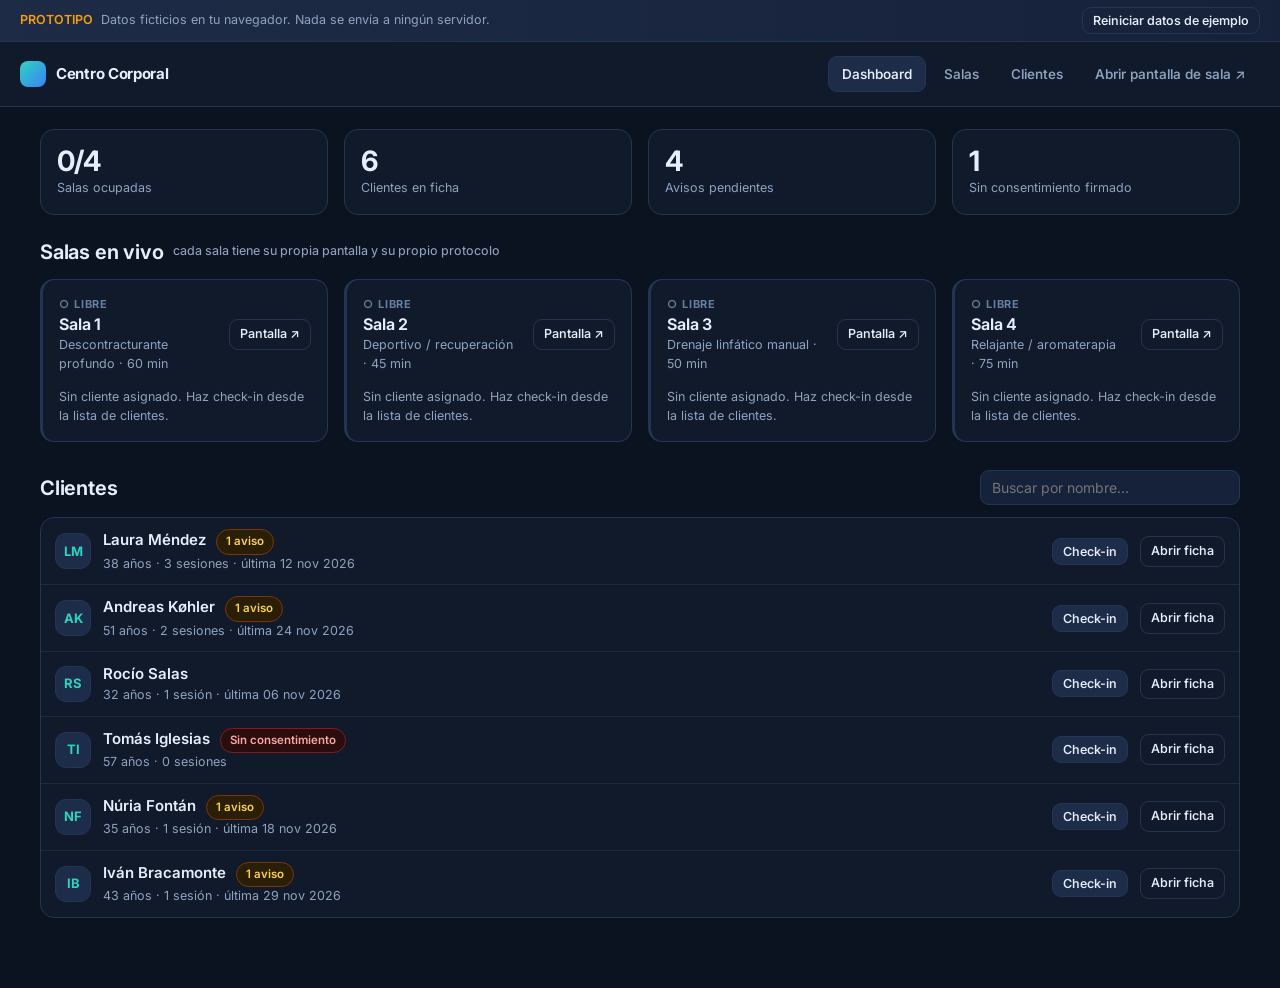
==== massage/index.html @ 0c61ad57 "Añadir prototipo de dashboard clínico para centro de masaje Prototipo navegable en /massage, indepen" ====
<!doctype html>
<html lang="es">
<head>
<meta charset="utf-8">
<meta name="viewport" content="width=device-width,initial-scale=1">
<title>Dashboard · Centro de masaje (prototipo)</title>
<link rel="preconnect" href="https://fonts.googleapis.com">
<link rel="preconnect" href="https://fonts.gstatic.com" crossorigin>
<link href="https://fonts.googleapis.com/css2?family=Inter:wght@400;500;600;700&display=swap" rel="stylesheet">
<link rel="stylesheet" href="assets/base.css">
</head>
<body data-pagina="dashboard">

<div class="demo-bar">
  <strong>PROTOTIPO</strong>
  <span>Datos ficticios en tu navegador. Nada se envía a ningún servidor.</span>
  <span class="spacer"></span>
  <button class="btn sm gh" id="btn-reset">Reiniciar datos de ejemplo</button>
</div>

<header class="top">
  <div class="brand"><span class="brand-dot"></span> Centro&nbsp;Corporal</div>
  <nav class="nav">
    <a href="index.html" class="on">Dashboard</a>
    <a href="#" id="nav-salas">Salas</a>
    <a href="#" id="nav-clientes">Clientes</a>
    <a href="sala.html?id=s1" target="_blank">Abrir pantalla de sala ↗</a>
  </nav>
</header>

<main class="wrap">

  <div class="grid g-kpi" style="margin-bottom:22px">
    <div class="card kpi"><div class="n" id="k-ocupadas">–</div><div class="l">Salas ocupadas</div></div>
    <div class="card kpi"><div class="n" id="k-clientes">–</div><div class="l">Clientes en ficha</div></div>
    <div class="card kpi"><div class="n" id="k-avisos">–</div><div class="l">Avisos pendientes</div></div>
    <div class="card kpi"><div class="n" id="k-consent">–</div><div class="l">Sin consentimiento firmado</div></div>
  </div>

  <section id="sec-salas" style="margin-bottom:28px">
    <div class="card-h">
      <h1>Salas en vivo</h1>
      <span class="sub">cada sala tiene su propia pantalla y su propio protocolo</span>
    </div>
    <div class="grid g-salas" id="salas"></div>
  </section>

  <section id="sec-clientes">
    <div class="card-h">
      <h1>Clientes</h1>
      <span class="spacer"></span>
      <input type="search" id="buscar" placeholder="Buscar por nombre…" style="max-width:260px">
    </div>
    <div class="card pad-0"><ul class="lista" id="clientes"></ul></div>
  </section>

</main>

<!-- Modal de check-in -->
<div class="modal-bg" id="modal" hidden>
  <div class="modal">
    <h3 id="m-titulo">Check-in</h3>
    <p class="muted tiny" id="m-sub"></p>
    <label class="f" for="m-sala">Sala asignada</label>
    <select id="m-sala"></select>
    <p class="tiny muted" style="margin-top:12px">
      Al confirmar, la pantalla de esa sala muestra al instante el pop-up con
      los avisos pendientes de este cliente.
    </p>
    <div class="acts">
      <button class="btn gh" id="m-cancel">Cancelar</button>
      <button class="btn pri" id="m-ok">Hacer check-in</button>
    </div>
  </div>
</div>

<script type="module">
import * as D from './assets/datos.js';

const $ = s => document.querySelector(s);
let filtro = '';
let clienteDelModal = null;

/* ── Salas ─────────────────────────────────────────────────────────── */
function pintarSalas(){
  $('#salas').innerHTML = D.E.salas.map(s => {
    const act = D.E.activas[s.id];
    const c   = act ? D.cliente(act.clienteId) : null;
    const paso = act ? s.protocolo[act.paso] : null;
    return `
    <div class="card sala ${act ? 'ocupada' : ''}">
      <div class="card-h">
        <div>
          <div class="estado">${act ? '● En curso' : '○ Libre'}</div>
          <h2>${s.nombre}</h2>
          <div class="tipo">${s.tipo} · ${s.min} min</div>
        </div>
        <span class="spacer"></span>
        <a class="btn sm gh" href="sala.html?id=${s.id}" target="_blank" title="Abrir la pantalla de esta sala">Pantalla ↗</a>
      </div>
      ${act ? `
        <div class="quien">${c.nombre}</div>
        <div class="crono" data-crono="${act.inicio}">00:00</div>
        <div class="tiny muted" style="margin-top:8px">Paso ${act.paso+1}/${s.protocolo.length} · ${paso}</div>
        <div style="display:flex;gap:6px;margin-top:12px;flex-wrap:wrap">
          <button class="btn sm" data-paso="-1" data-sala="${s.id}">◀ Paso</button>
          <button class="btn sm" data-paso="1"  data-sala="${s.id}">Paso ▶</button>
          <a class="btn sm" href="cliente.html?id=${c.id}">Ficha</a>
          <button class="btn sm dgr" data-fin="${s.id}">Terminar</button>
        </div>` : `
        <div class="muted tiny" style="margin-top:14px">
          Sin cliente asignado. Haz check-in desde la lista de clientes.
        </div>`}
    </div>`;
  }).join('');
}

/* ── Clientes ──────────────────────────────────────────────────────── */
function pintarClientes(){
  const q = filtro.trim().toLowerCase();
  const lista = D.E.clientes.filter(c => !q || c.nombre.toLowerCase().includes(q));
  const enSala = Object.entries(D.E.activas)
    .reduce((m,[sid,a]) => (m[a.clienteId] = sid, m), {});

  $('#clientes').innerHTML = lista.length ? lista.map(c => {
    const av = D.avisosDe(c.id);
    const ses = D.sesionesDe(c.id);
    const sid = enSala[c.id];
    return `
    <li>
      <div class="avatar">${D.iniciales(c.nombre)}</div>
      <div style="min-width:0">
        <div style="font-weight:600">${c.nombre}
          ${c.consent ? '' : '<span class="chip bad" style="margin-left:6px">Sin consentimiento</span>'}
          ${av.length ? `<span class="chip warn" style="margin-left:6px">${av.length} aviso${av.length>1?'s':''}</span>` : ''}
        </div>
        <div class="tiny muted">
          ${D.edad(c.nac)} años · ${ses.length} ${ses.length===1?'sesión':'sesiones'}
          ${ses.length ? ' · última ' + D.fFecha(ses[0].inicio) : ''}
        </div>
      </div>
      <span class="spacer"></span>
      ${sid
        ? `<span class="chip ok">En ${D.sala(sid).nombre}</span>`
        : `<button class="btn sm" data-checkin="${c.id}">Check-in</button>`}
      <a class="btn sm gh" href="cliente.html?id=${c.id}">Abrir ficha</a>
    </li>`;
  }).join('') : '<li class="muted">Ningún cliente coincide con la búsqueda.</li>';
}

function pintarKPIs(){
  $('#k-ocupadas').textContent = `${Object.keys(D.E.activas).length}/${D.E.salas.length}`;
  $('#k-clientes').textContent = D.E.clientes.length;
  $('#k-avisos').textContent   = D.E.avisos.filter(a => !a.visto).length;
  $('#k-consent').textContent  = D.E.clientes.filter(c => !c.consent).length;
}

function pintar(){ pintarKPIs(); pintarSalas(); pintarClientes(); }

/* ── Cronómetros ───────────────────────────────────────────────────── */
setInterval(() => {
  document.querySelectorAll('[data-crono]').forEach(el => {
    el.textContent = D.reloj(el.dataset.crono);
  });
}, 1000);

/* ── Eventos ───────────────────────────────────────────────────────── */
document.addEventListener('click', ev => {
  const t = ev.target.closest('[data-checkin],[data-paso],[data-fin]');
  if (!t) return;
  if (t.dataset.checkin){ abrirModal(t.dataset.checkin); }
  else if (t.dataset.paso){ D.avanzarPaso(t.dataset.sala, +t.dataset.paso); pintar(); }
  else if (t.dataset.fin){
    const s = D.sala(t.dataset.fin);
    if (confirm(`¿Terminar la sesión de ${s.nombre}? Se guardará en el historial del cliente.`)){
      D.cerrarSesion(t.dataset.fin, {notas:'Cerrada desde el dashboard (demo).'});
      pintar();
    }
  }
});

$('#buscar').addEventListener('input', e => { filtro = e.target.value; pintarClientes(); });
$('#btn-reset').addEventListener('click', () => {
  if (confirm('¿Restaurar los datos de ejemplo originales?')) D.reiniciar();
});
$('#nav-salas').addEventListener('click', e => {
  e.preventDefault(); $('#sec-salas').scrollIntoView({behavior:'smooth'}); });
$('#nav-clientes').addEventListener('click', e => {
  e.preventDefault(); $('#sec-clientes').scrollIntoView({behavior:'smooth'}); });

/* ── Modal de check-in ─────────────────────────────────────────────── */
function abrirModal(cid){
  clienteDelModal = cid;
  const c = D.cliente(cid);
  const av = D.avisosDe(cid);
  $('#m-titulo').textContent = `Check-in · ${c.nombre}`;
  $('#m-sub').textContent = av.length
    ? `${av.length} aviso(s) pendiente(s) de la última visita se mostrarán en la pantalla de la sala.`
    : 'Sin avisos pendientes de visitas anteriores.';
  $('#m-sala').innerHTML = D.E.salas.map(s => {
    const ocupada = !!D.E.activas[s.id];
    return `<option value="${s.id}" ${ocupada?'disabled':''}>${s.nombre} — ${s.tipo}${ocupada?' (ocupada)':''}</option>`;
  }).join('');
  const libre = D.E.salas.find(s => !D.E.activas[s.id]);
  if (libre) $('#m-sala').value = libre.id;
  $('#m-ok').disabled = !libre;
  $('#modal').hidden = false;
}
$('#m-cancel').addEventListener('click', () => $('#modal').hidden = true);
$('#modal').addEventListener('click', e => { if (e.target.id === 'modal') $('#modal').hidden = true; });
$('#m-ok').addEventListener('click', () => {
  D.checkIn(clienteDelModal, $('#m-sala').value);
  $('#modal').hidden = true;
  pintar();
});

D.alCambiar(pintar);
pintar();
</script>
</body>
</html>
---- massage/assets/base.css ----
/* ── Sistema visual: prototipo dashboard de masaje ─────────────────── */
:root{
  --bg:#0b1220; --panel:#111a2b; --panel-2:#16223a; --panel-3:#1d2c48;
  --line:#243553; --line-soft:#1b2942;
  --txt:#e7eefb; --muted:#8ea3c0; --muted-2:#657e9f;
  --accent:#2dd4bf; --accent-dim:#0f766e;
  --warn:#f59e0b; --danger:#ef4444; --info:#6366f1;
  --i1:#fde68a; --i2:#fbbf24; --i3:#fb923c; --i4:#ef4444; --i5:#b91c1c;
  --radius:14px; --radius-s:9px;
  --shadow:0 8px 30px rgba(0,0,0,.35);
  --font:"Inter",system-ui,-apple-system,"Segoe UI",Roboto,sans-serif;
}
*{box-sizing:border-box}
html,body{margin:0;padding:0}
body{
  background:var(--bg); color:var(--txt); font-family:var(--font);
  font-size:15px; line-height:1.5; -webkit-font-smoothing:antialiased;
}
a{color:var(--accent);text-decoration:none}
button{font-family:inherit;font-size:inherit;cursor:pointer}
h1,h2,h3,h4{margin:0;font-weight:650;letter-spacing:-.01em}
h1{font-size:20px} h2{font-size:16px} h3{font-size:14px}

/* ── Avisos de demo ───────────────────────────────────────────────── */
.demo-bar{
  background:linear-gradient(90deg,#1e2b46,#16223a);
  border-bottom:1px solid var(--line);
  padding:7px 20px; font-size:12.5px; color:var(--muted);
  display:flex; gap:8px; align-items:center;
}
.demo-bar strong{color:var(--warn);font-weight:600}

/* ── Cabecera ─────────────────────────────────────────────────────── */
.top{
  display:flex;align-items:center;gap:22px;
  padding:14px 20px;border-bottom:1px solid var(--line);
  background:var(--panel);position:sticky;top:0;z-index:40;
}
.brand{display:flex;align-items:center;gap:10px;font-weight:700;letter-spacing:-.02em}
.brand-dot{width:26px;height:26px;border-radius:8px;
  background:linear-gradient(135deg,var(--accent),#3b82f6);flex:none}
.nav{display:flex;gap:4px;margin-left:auto;flex-wrap:wrap}
.nav a{
  padding:7px 13px;border-radius:var(--radius-s);color:var(--muted);
  font-size:13.5px;font-weight:550;border:1px solid transparent;
}
.nav a:hover{background:var(--panel-2);color:var(--txt)}
.nav a.on{background:var(--panel-3);color:var(--txt);border-color:var(--line)}

/* ── Layout ───────────────────────────────────────────────────────── */
.wrap{max-width:1240px;margin:0 auto;padding:22px 20px 70px}
.grid{display:grid;gap:16px}
.g-kpi{grid-template-columns:repeat(auto-fit,minmax(180px,1fr))}
.g-salas{grid-template-columns:repeat(auto-fit,minmax(280px,1fr))}
.g-clientes{grid-template-columns:repeat(auto-fit,minmax(260px,1fr))}
.g-ficha{grid-template-columns:minmax(0,1fr) 340px}
@media(max-width:900px){.g-ficha{grid-template-columns:1fr}}

.card{
  background:var(--panel);border:1px solid var(--line);
  border-radius:var(--radius);padding:16px;
}
.card.pad-0{padding:0;overflow:hidden}
.card-h{display:flex;align-items:center;gap:10px;margin-bottom:12px}
.card-h .sub{color:var(--muted);font-size:12.5px;font-weight:450}
.spacer{margin-left:auto}

/* ── KPI ──────────────────────────────────────────────────────────── */
.kpi .n{font-size:28px;font-weight:700;letter-spacing:-.03em;line-height:1.1}
.kpi .l{color:var(--muted);font-size:12.5px;margin-top:2px}

/* ── Sala ─────────────────────────────────────────────────────────── */
.sala{border-left:3px solid var(--line);position:relative}
.sala.ocupada{border-left-color:var(--accent)}
.sala .estado{
  font-size:11px;text-transform:uppercase;letter-spacing:.08em;
  font-weight:700;color:var(--muted-2)
}
.sala.ocupada .estado{color:var(--accent)}
.sala .tipo{color:var(--muted);font-size:12.5px}
.sala .quien{font-size:15px;font-weight:600;margin-top:10px}
.sala .crono{font-variant-numeric:tabular-nums;color:var(--muted);font-size:13px}

/* ── Botones ──────────────────────────────────────────────────────── */
.btn{
  background:var(--panel-3);color:var(--txt);border:1px solid var(--line);
  border-radius:var(--radius-s);padding:7px 13px;font-size:13.5px;font-weight:550;
  transition:.12s;white-space:nowrap;
}
.btn:hover{background:#25375a;border-color:#31496f}
.btn.pri{background:var(--accent);color:#04201c;border-color:transparent;font-weight:650}
.btn.pri:hover{background:#5ee7d6}
.btn.gh{background:transparent}
.btn.sm{padding:5px 10px;font-size:12.5px}
.btn.dgr{color:#fca5a5}
.btn:disabled{opacity:.4;cursor:not-allowed}

/* ── Chips / badges ───────────────────────────────────────────────── */
.chip{
  display:inline-flex;align-items:center;gap:6px;
  padding:3px 9px;border-radius:999px;font-size:11.5px;font-weight:600;
  background:var(--panel-3);color:var(--muted);border:1px solid var(--line);
}
.chip.ok{color:#5eead4;border-color:#134e4a;background:#0c2b2a}
.chip.warn{color:#fcd34d;border-color:#78350f;background:#2b1e07}
.chip.bad{color:#fca5a5;border-color:#7f1d1d;background:#2b0d0d}
.chip.info{color:#a5b4fc;border-color:#3730a3;background:#141a3d}

/* ── Listas ───────────────────────────────────────────────────────── */
.lista{list-style:none;margin:0;padding:0}
.lista li{
  padding:11px 14px;border-bottom:1px solid var(--line-soft);
  display:flex;gap:12px;align-items:center;
}
.lista li:last-child{border-bottom:0}
.lista li:hover{background:var(--panel-2)}
.avatar{
  width:36px;height:36px;border-radius:11px;flex:none;
  background:var(--panel-3);border:1px solid var(--line);
  display:grid;place-items:center;font-weight:700;font-size:13px;color:var(--accent)
}
.muted{color:var(--muted)}
.tiny{font-size:12.5px}
.mono{font-variant-numeric:tabular-nums}

input[type=range]{accent-color:var(--accent);width:100%}
input[type=text],input[type=search],select,textarea{
  background:var(--panel-2);border:1px solid var(--line);color:var(--txt);
  border-radius:var(--radius-s);padding:8px 11px;font-family:inherit;font-size:14px;width:100%;
}
input:focus,select:focus,textarea:focus{outline:2px solid var(--accent-dim);outline-offset:1px}
label.f{display:block;font-size:12.5px;color:var(--muted);margin:10px 0 5px;font-weight:550}

/* ── Mapa corporal ────────────────────────────────────────────────── */
.cuerpo-zona{
  fill:#22314e;stroke:#33486e;stroke-width:1.1;
  transition:fill .15s,stroke .15s;cursor:pointer;
}
.cuerpo-zona:hover{stroke:var(--accent);stroke-width:2}
.cuerpo-zona:not([style*="fill"]):hover{fill:#2f4468}
.cuerpo-zona.sel{stroke:var(--accent);stroke-width:2.2}
.cuerpo-zona.evitar{stroke:var(--info);stroke-width:2.4}
.cuerpo-wrap{display:flex;gap:8px;justify-content:center;flex-wrap:wrap}
.cuerpo-col{text-align:center}
.cuerpo-col .cap{font-size:11.5px;color:var(--muted);letter-spacing:.06em;
  text-transform:uppercase;font-weight:650;margin-bottom:2px}
svg.cuerpo{max-width:230px;width:100%;height:auto;display:block}
.leyenda{display:flex;gap:12px;flex-wrap:wrap;align-items:center;
  font-size:12px;color:var(--muted);margin-top:12px;justify-content:center}
.leyenda i{width:12px;height:12px;border-radius:4px;display:inline-block;
  margin-right:5px;vertical-align:-2px}

/* ── Marcas ───────────────────────────────────────────────────────── */
.marca{
  border:1px solid var(--line);border-radius:var(--radius-s);
  padding:9px 11px;margin-bottom:8px;background:var(--panel-2);
  border-left-width:3px;
}
.marca .zn{font-weight:600;font-size:13.5px}
.marca .mt{color:var(--muted);font-size:12.5px}

/* ── Timeline ─────────────────────────────────────────────────────── */
.tl{list-style:none;margin:0;padding:0 0 0 18px;border-left:1px solid var(--line)}
.tl li{position:relative;padding:0 0 18px 16px}
.tl li::before{
  content:"";position:absolute;left:-23px;top:5px;width:9px;height:9px;
  border-radius:50%;background:var(--panel-3);border:2px solid var(--line)
}
.tl li.act::before{background:var(--accent);border-color:var(--accent)}
.tl .fch{font-size:12px;color:var(--muted-2);font-variant-numeric:tabular-nums}

/* ── Aviso destacado ──────────────────────────────────────────────── */
.aviso{
  border:1px solid #78350f;background:#241a06;border-radius:var(--radius-s);
  padding:10px 12px;margin-bottom:8px;font-size:13.5px
}
.aviso.alta{border-color:#7f1d1d;background:#2b0d0d}
.aviso .pri{font-size:11px;text-transform:uppercase;letter-spacing:.07em;
  font-weight:700;color:var(--warn)}
.aviso.alta .pri{color:#fca5a5}

/* ── Modal ────────────────────────────────────────────────────────── */
.modal-bg{
  position:fixed;inset:0;background:rgba(4,9,18,.72);backdrop-filter:blur(3px);
  display:grid;place-items:center;z-index:90;padding:20px
}
.modal{
  background:var(--panel);border:1px solid var(--line);border-radius:var(--radius);
  padding:20px;width:100%;max-width:420px;box-shadow:var(--shadow)
}
.modal h3{margin-bottom:4px}
.modal .acts{display:flex;gap:8px;justify-content:flex-end;margin-top:18px}
[hidden]{display:none!important}

/* ── Intensidad ───────────────────────────────────────────────────── */
.int-sel{display:flex;gap:6px}
.int-sel button{
  flex:1;border:1px solid var(--line);background:var(--panel-2);color:var(--muted);
  border-radius:var(--radius-s);padding:7px 0;font-weight:700;font-size:13px
}
.int-sel button.on{color:#0b1220;border-color:transparent}
.int-sel button.on[data-i="1"]{background:var(--i1)}
.int-sel button.on[data-i="2"]{background:var(--i2)}
.int-sel button.on[data-i="3"]{background:var(--i3)}
.int-sel button.on[data-i="4"]{background:var(--i4);color:#fff}
.int-sel button.on[data-i="5"]{background:var(--i5);color:#fff}

/* ── Pantalla de sala (kiosco) ────────────────────────────────────── */
body.kiosco{background:#05090f;overflow:hidden}
.k{height:100vh;display:flex;flex-direction:column;padding:38px 46px;gap:22px}
.k-top{display:flex;align-items:baseline;gap:16px}
.k-sala{font-size:13px;letter-spacing:.22em;text-transform:uppercase;color:var(--muted-2);font-weight:700}
.k-tipo{font-size:42px;font-weight:700;letter-spacing:-.03em;line-height:1}
.k-reloj{margin-left:auto;font-size:15px;color:var(--muted);font-variant-numeric:tabular-nums}
.k-body{display:grid;grid-template-columns:1fr 300px;gap:34px;flex:1;min-height:0;align-items:center}
@media(max-width:880px){.k-body{grid-template-columns:1fr}}
.k-cliente{font-size:26px;font-weight:650}
.k-crono{font-size:70px;font-weight:700;letter-spacing:-.04em;
  font-variant-numeric:tabular-nums;line-height:1;margin:6px 0 4px}
.k-pasos{list-style:none;padding:0;margin:16px 0 0}
.k-pasos li{
  padding:11px 14px;border-radius:10px;border:1px solid var(--line-soft);
  margin-bottom:7px;color:var(--muted);display:flex;gap:11px;align-items:center;font-size:15px
}
.k-pasos li.on{background:var(--panel-2);border-color:var(--accent);color:var(--txt);font-weight:600}
.k-pasos li.hecho{opacity:.45}
.k-pasos .num{width:22px;height:22px;border-radius:50%;border:1px solid var(--line);
  display:grid;place-items:center;font-size:11px;flex:none}
.k-pasos li.on .num{background:var(--accent);color:#04201c;border-color:transparent;font-weight:700}
.k-libre{display:grid;place-items:center;flex:1;text-align:center;color:var(--muted-2)}
.k-libre .big{font-size:44px;font-weight:650;color:var(--muted);letter-spacing:-.02em}

/* Pop-up de la pantalla de sala */
.pop{
  position:fixed;inset:0;background:rgba(3,8,15,.9);backdrop-filter:blur(6px);
  display:grid;place-items:center;padding:40px;z-index:99;animation:fade .25s ease
}
@keyframes fade{from{opacity:0}to{opacity:1}}
.pop-card{
  background:var(--panel);border:1px solid var(--accent);border-radius:20px;
  padding:34px 38px;max-width:620px;width:100%;box-shadow:0 0 60px rgba(45,212,191,.15)
}
.pop-card .et{font-size:12px;letter-spacing:.2em;text-transform:uppercase;
  color:var(--accent);font-weight:700}
.pop-card h2{font-size:30px;margin:6px 0 16px;letter-spacing:-.025em}
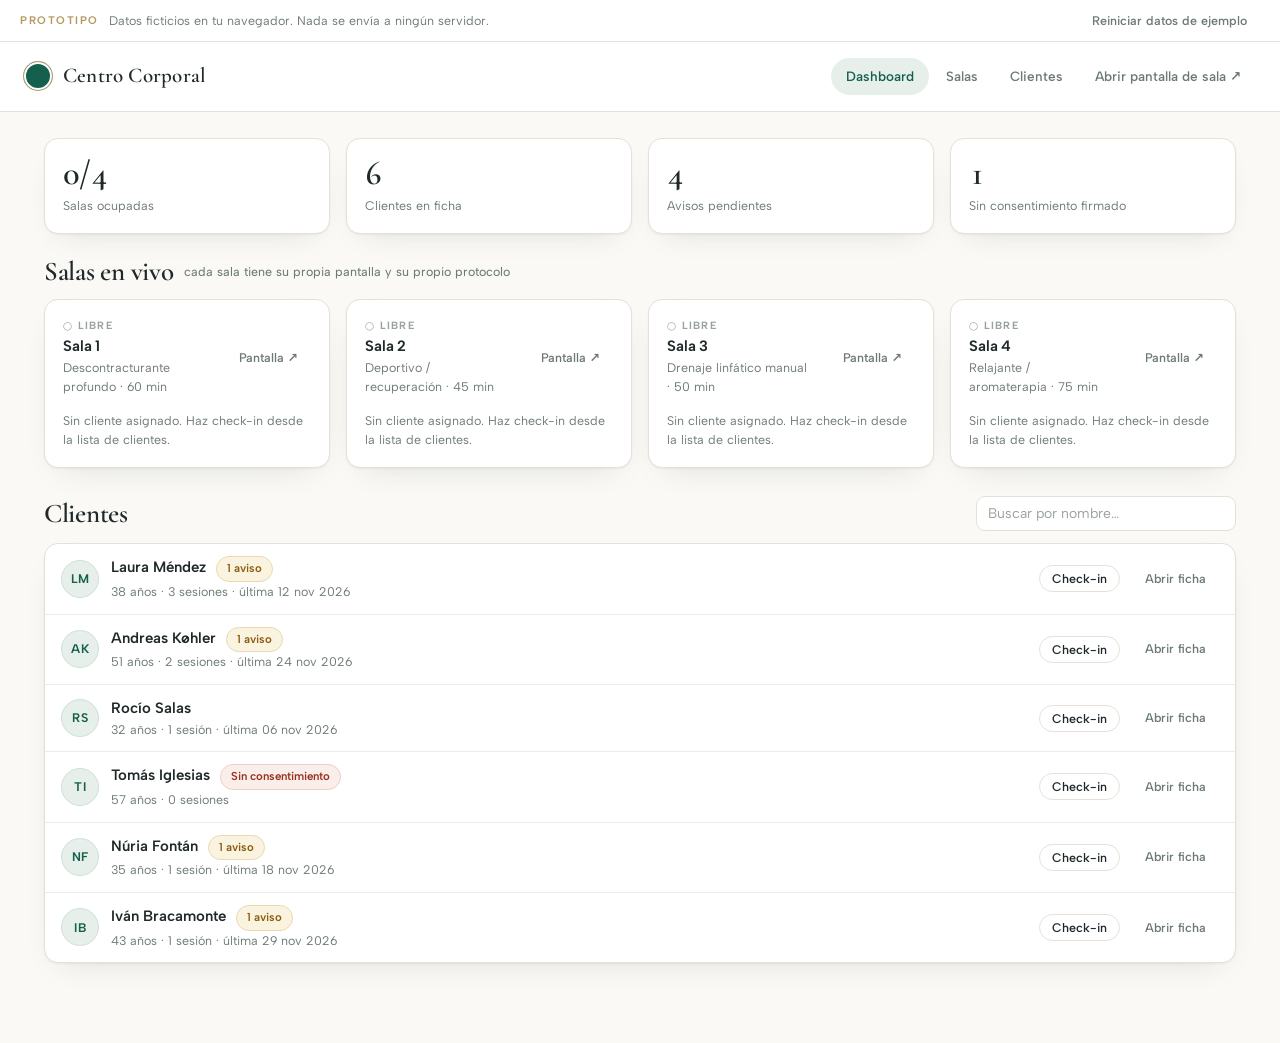
==== commit 813ec54a: "Rediseñar el prototipo en blanco clínico de lujo Tema único claro en lugar del oscuro: papel cálido " ====
--- a/massage/index.html
+++ b/massage/index.html
@@ -6,7 +6,7 @@
 <title>Dashboard · Centro de masaje (prototipo)</title>
 <link rel="preconnect" href="https://fonts.googleapis.com">
 <link rel="preconnect" href="https://fonts.gstatic.com" crossorigin>
-<link href="https://fonts.googleapis.com/css2?family=Inter:wght@400;500;600;700&display=swap" rel="stylesheet">
+<link href="https://fonts.googleapis.com/css2?family=Cormorant+Garamond:wght@500;600;700&family=Albert+Sans:wght@400;500;600;700&display=swap" rel="stylesheet">
 <link rel="stylesheet" href="assets/base.css">
 </head>
 <body data-pagina="dashboard">
--- a/massage/assets/base.css
+++ b/massage/assets/base.css
@@ -1,54 +1,80 @@
-/* ── Sistema visual: prototipo dashboard de masaje ─────────────────── */
+/* ────────────────────────────────────────────────────────────────────
+   Sistema visual · Centro Corporal
+   Tema único y deliberado: blanco clínico de lujo.
+   Tokens: papel cálido casi blanco, tinta verdosa, hairlines beige,
+   acento verde clínico profundo y un detalle dorado en la marca.
+   ──────────────────────────────────────────────────────────────────── */
 :root{
-  --bg:#0b1220; --panel:#111a2b; --panel-2:#16223a; --panel-3:#1d2c48;
-  --line:#243553; --line-soft:#1b2942;
-  --txt:#e7eefb; --muted:#8ea3c0; --muted-2:#657e9f;
-  --accent:#2dd4bf; --accent-dim:#0f766e;
-  --warn:#f59e0b; --danger:#ef4444; --info:#6366f1;
-  --i1:#fde68a; --i2:#fbbf24; --i3:#fb923c; --i4:#ef4444; --i5:#b91c1c;
+  --bg:#faf9f6;          /* papel cálido */
+  --panel:#ffffff;       /* tarjeta */
+  --panel-2:#f6f4ef;     /* superficie hundida (inputs, filas hover) */
+  --panel-3:#eef1ec;     /* superficie con tinte del acento */
+  --line:#e6e1d6;        /* hairline cálido */
+  --line-soft:#efebe2;
+  --txt:#20292a;         /* tinta con sesgo verde */
+  --muted:#6d7a74;
+  --muted-2:#98a29b;
+  --accent:#14604d;      /* verde clínico profundo */
+  --accent-dim:#0e4a3b;
+  --accent-soft:#e7efeb;
+  --oro:#b3985e;         /* detalle de marca */
+  --warn:#b07818; --danger:#b23c2e; --info:#4a569e;
+  --i1:#e9c65f; --i2:#e09c3c; --i3:#d1712f; --i4:#bd4b2d; --i5:#8f2a20;
   --radius:14px; --radius-s:9px;
-  --shadow:0 8px 30px rgba(0,0,0,.35);
-  --font:"Inter",system-ui,-apple-system,"Segoe UI",Roboto,sans-serif;
+  --shadow:0 1px 2px rgba(32,41,42,.05),0 12px 32px -18px rgba(32,41,42,.18);
+  --font:"Albert Sans",system-ui,-apple-system,"Segoe UI",Roboto,sans-serif;
+  --serif:"Cormorant Garamond",Georgia,"Times New Roman",serif;
 }
 *{box-sizing:border-box}
 html,body{margin:0;padding:0}
 body{
   background:var(--bg); color:var(--txt); font-family:var(--font);
-  font-size:15px; line-height:1.5; -webkit-font-smoothing:antialiased;
+  font-size:15px; line-height:1.55; -webkit-font-smoothing:antialiased;
 }
 a{color:var(--accent);text-decoration:none}
 button{font-family:inherit;font-size:inherit;cursor:pointer}
-h1,h2,h3,h4{margin:0;font-weight:650;letter-spacing:-.01em}
-h1{font-size:20px} h2{font-size:16px} h3{font-size:14px}
-
-/* ── Avisos de demo ───────────────────────────────────────────────── */
+h1,h2,h3,h4{margin:0;letter-spacing:-.01em}
+h1{font-family:var(--serif);font-weight:600;font-size:27px;line-height:1.15;text-wrap:balance}
+h2{font-size:15px;font-weight:650}
+h3{font-size:14px;font-weight:650}
+:focus-visible{outline:2px solid var(--accent);outline-offset:2px;border-radius:4px}
+@media(prefers-reduced-motion:reduce){*{animation:none!important;transition:none!important}}
+
+/* ── Cinta de demo ────────────────────────────────────────────────── */
 .demo-bar{
-  background:linear-gradient(90deg,#1e2b46,#16223a);
-  border-bottom:1px solid var(--line);
-  padding:7px 20px; font-size:12.5px; color:var(--muted);
-  display:flex; gap:8px; align-items:center;
-}
-.demo-bar strong{color:var(--warn);font-weight:600}
+  background:var(--panel);border-bottom:1px solid var(--line);
+  padding:7px 20px;font-size:12.5px;color:var(--muted);
+  display:flex;gap:10px;align-items:center;
+}
+.demo-bar strong{
+  color:var(--oro);font-weight:650;letter-spacing:.14em;font-size:11px;
+}
 
 /* ── Cabecera ─────────────────────────────────────────────────────── */
 .top{
   display:flex;align-items:center;gap:22px;
-  padding:14px 20px;border-bottom:1px solid var(--line);
+  padding:16px 24px;border-bottom:1px solid var(--line);
   background:var(--panel);position:sticky;top:0;z-index:40;
 }
-.brand{display:flex;align-items:center;gap:10px;font-weight:700;letter-spacing:-.02em}
-.brand-dot{width:26px;height:26px;border-radius:8px;
-  background:linear-gradient(135deg,var(--accent),#3b82f6);flex:none}
-.nav{display:flex;gap:4px;margin-left:auto;flex-wrap:wrap}
+.brand{
+  display:flex;align-items:center;gap:11px;
+  font-family:var(--serif);font-weight:600;font-size:21px;letter-spacing:.01em;
+}
+.brand-dot{
+  width:28px;height:28px;border-radius:50%;flex:none;
+  background:var(--accent);
+  box-shadow:inset 0 0 0 2px var(--panel),0 0 0 1px var(--oro);
+}
+.nav{display:flex;gap:2px;margin-left:auto;flex-wrap:wrap}
 .nav a{
-  padding:7px 13px;border-radius:var(--radius-s);color:var(--muted);
+  padding:7px 14px;border-radius:999px;color:var(--muted);
   font-size:13.5px;font-weight:550;border:1px solid transparent;
 }
-.nav a:hover{background:var(--panel-2);color:var(--txt)}
-.nav a.on{background:var(--panel-3);color:var(--txt);border-color:var(--line)}
+.nav a:hover{color:var(--txt);background:var(--panel-2)}
+.nav a.on{background:var(--accent-soft);color:var(--accent);border-color:transparent}
 
 /* ── Layout ───────────────────────────────────────────────────────── */
-.wrap{max-width:1240px;margin:0 auto;padding:22px 20px 70px}
+.wrap{max-width:1240px;margin:0 auto;padding:26px 24px 80px}
 .grid{display:grid;gap:16px}
 .g-kpi{grid-template-columns:repeat(auto-fit,minmax(180px,1fr))}
 .g-salas{grid-template-columns:repeat(auto-fit,minmax(280px,1fr))}
@@ -58,7 +84,7 @@
 
 .card{
   background:var(--panel);border:1px solid var(--line);
-  border-radius:var(--radius);padding:16px;
+  border-radius:var(--radius);padding:18px;box-shadow:var(--shadow);
 }
 .card.pad-0{padding:0;overflow:hidden}
 .card-h{display:flex;align-items:center;gap:10px;margin-bottom:12px}
@@ -66,58 +92,63 @@
 .spacer{margin-left:auto}
 
 /* ── KPI ──────────────────────────────────────────────────────────── */
-.kpi .n{font-size:28px;font-weight:700;letter-spacing:-.03em;line-height:1.1}
-.kpi .l{color:var(--muted);font-size:12.5px;margin-top:2px}
+.kpi .n{
+  font-family:var(--serif);font-size:34px;font-weight:600;
+  letter-spacing:-.02em;line-height:1;font-variant-numeric:tabular-nums;
+}
+.kpi .l{color:var(--muted);font-size:12.5px;margin-top:5px}
 
 /* ── Sala ─────────────────────────────────────────────────────────── */
-.sala{border-left:3px solid var(--line);position:relative}
-.sala.ocupada{border-left-color:var(--accent)}
+.sala{position:relative}
+.sala.ocupada{border-color:#bfd3c9;box-shadow:var(--shadow),inset 0 2px 0 var(--accent)}
 .sala .estado{
-  font-size:11px;text-transform:uppercase;letter-spacing:.08em;
+  font-size:10.5px;text-transform:uppercase;letter-spacing:.12em;
   font-weight:700;color:var(--muted-2)
 }
 .sala.ocupada .estado{color:var(--accent)}
 .sala .tipo{color:var(--muted);font-size:12.5px}
-.sala .quien{font-size:15px;font-weight:600;margin-top:10px}
+.sala .quien{font-family:var(--serif);font-size:19px;font-weight:600;margin-top:10px}
 .sala .crono{font-variant-numeric:tabular-nums;color:var(--muted);font-size:13px}
 
 /* ── Botones ──────────────────────────────────────────────────────── */
 .btn{
-  background:var(--panel-3);color:var(--txt);border:1px solid var(--line);
-  border-radius:var(--radius-s);padding:7px 13px;font-size:13.5px;font-weight:550;
+  background:var(--panel);color:var(--txt);border:1px solid var(--line);
+  border-radius:999px;padding:7px 15px;font-size:13.5px;font-weight:550;
   transition:.12s;white-space:nowrap;
 }
-.btn:hover{background:#25375a;border-color:#31496f}
-.btn.pri{background:var(--accent);color:#04201c;border-color:transparent;font-weight:650}
-.btn.pri:hover{background:#5ee7d6}
-.btn.gh{background:transparent}
-.btn.sm{padding:5px 10px;font-size:12.5px}
-.btn.dgr{color:#fca5a5}
+.btn:hover{border-color:#cfc8b9;background:var(--panel-2)}
+.btn.pri{background:var(--accent);color:#fdfefd;border-color:var(--accent);font-weight:600}
+.btn.pri:hover{background:var(--accent-dim);border-color:var(--accent-dim)}
+.btn.gh{background:transparent;border-color:transparent;color:var(--muted)}
+.btn.gh:hover{color:var(--txt);background:var(--panel-2);border-color:transparent}
+.btn.sm{padding:5px 12px;font-size:12.5px}
+.btn.dgr{color:var(--danger)}
 .btn:disabled{opacity:.4;cursor:not-allowed}
 
 /* ── Chips / badges ───────────────────────────────────────────────── */
 .chip{
   display:inline-flex;align-items:center;gap:6px;
-  padding:3px 9px;border-radius:999px;font-size:11.5px;font-weight:600;
-  background:var(--panel-3);color:var(--muted);border:1px solid var(--line);
-}
-.chip.ok{color:#5eead4;border-color:#134e4a;background:#0c2b2a}
-.chip.warn{color:#fcd34d;border-color:#78350f;background:#2b1e07}
-.chip.bad{color:#fca5a5;border-color:#7f1d1d;background:#2b0d0d}
-.chip.info{color:#a5b4fc;border-color:#3730a3;background:#141a3d}
+  padding:3px 10px;border-radius:999px;font-size:11.5px;font-weight:600;
+  background:var(--panel-2);color:var(--muted);border:1px solid var(--line);
+}
+.chip.ok{color:var(--accent);border-color:#cee0d7;background:var(--accent-soft)}
+.chip.warn{color:#8a5c0d;border-color:#e9d9b2;background:#faf3df}
+.chip.bad{color:#96301f;border-color:#eccfc6;background:#faeeea}
+.chip.info{color:#414c8f;border-color:#d3d7ec;background:#eef0f9}
 
 /* ── Listas ───────────────────────────────────────────────────────── */
 .lista{list-style:none;margin:0;padding:0}
 .lista li{
-  padding:11px 14px;border-bottom:1px solid var(--line-soft);
+  padding:12px 16px;border-bottom:1px solid var(--line-soft);
   display:flex;gap:12px;align-items:center;
 }
 .lista li:last-child{border-bottom:0}
 .lista li:hover{background:var(--panel-2)}
 .avatar{
-  width:36px;height:36px;border-radius:11px;flex:none;
-  background:var(--panel-3);border:1px solid var(--line);
-  display:grid;place-items:center;font-weight:700;font-size:13px;color:var(--accent)
+  width:38px;height:38px;border-radius:50%;flex:none;
+  background:var(--accent-soft);border:1px solid #cee0d7;
+  display:grid;place-items:center;font-weight:650;font-size:12.5px;color:var(--accent);
+  letter-spacing:.03em;
 }
 .muted{color:var(--muted)}
 .tiny{font-size:12.5px}
@@ -125,35 +156,41 @@
 
 input[type=range]{accent-color:var(--accent);width:100%}
 input[type=text],input[type=search],select,textarea{
-  background:var(--panel-2);border:1px solid var(--line);color:var(--txt);
+  background:var(--panel);border:1px solid var(--line);color:var(--txt);
   border-radius:var(--radius-s);padding:8px 11px;font-family:inherit;font-size:14px;width:100%;
 }
-input:focus,select:focus,textarea:focus{outline:2px solid var(--accent-dim);outline-offset:1px}
-label.f{display:block;font-size:12.5px;color:var(--muted);margin:10px 0 5px;font-weight:550}
+input::placeholder,textarea::placeholder{color:var(--muted-2)}
+input:focus,select:focus,textarea:focus{outline:2px solid var(--accent);outline-offset:1px}
+label.f{
+  display:block;font-size:11px;color:var(--muted);margin:12px 0 5px;
+  font-weight:650;text-transform:uppercase;letter-spacing:.09em;
+}
 
 /* ── Mapa corporal ────────────────────────────────────────────────── */
 .cuerpo-zona{
-  fill:#22314e;stroke:#33486e;stroke-width:1.1;
+  fill:#eeeae1;stroke:#d9d3c5;stroke-width:1.1;
   transition:fill .15s,stroke .15s;cursor:pointer;
 }
 .cuerpo-zona:hover{stroke:var(--accent);stroke-width:2}
-.cuerpo-zona:not([style*="fill"]):hover{fill:#2f4468}
+.cuerpo-zona:not([style*="fill"]):hover{fill:#e2ded2}
 .cuerpo-zona.sel{stroke:var(--accent);stroke-width:2.2}
 .cuerpo-zona.evitar{stroke:var(--info);stroke-width:2.4}
 .cuerpo-wrap{display:flex;gap:8px;justify-content:center;flex-wrap:wrap}
 .cuerpo-col{text-align:center}
-.cuerpo-col .cap{font-size:11.5px;color:var(--muted);letter-spacing:.06em;
-  text-transform:uppercase;font-weight:650;margin-bottom:2px}
+.cuerpo-col .cap{
+  font-size:10.5px;color:var(--muted-2);letter-spacing:.14em;
+  text-transform:uppercase;font-weight:700;margin-bottom:4px
+}
 svg.cuerpo{max-width:230px;width:100%;height:auto;display:block}
 .leyenda{display:flex;gap:12px;flex-wrap:wrap;align-items:center;
-  font-size:12px;color:var(--muted);margin-top:12px;justify-content:center}
+  font-size:12px;color:var(--muted);margin-top:14px;justify-content:center}
 .leyenda i{width:12px;height:12px;border-radius:4px;display:inline-block;
   margin-right:5px;vertical-align:-2px}
 
 /* ── Marcas ───────────────────────────────────────────────────────── */
 .marca{
   border:1px solid var(--line);border-radius:var(--radius-s);
-  padding:9px 11px;margin-bottom:8px;background:var(--panel-2);
+  padding:9px 12px;margin-bottom:8px;background:var(--panel);
   border-left-width:3px;
 }
 .marca .zn{font-weight:600;font-size:13.5px}
@@ -161,85 +198,92 @@
 
 /* ── Timeline ─────────────────────────────────────────────────────── */
 .tl{list-style:none;margin:0;padding:0 0 0 18px;border-left:1px solid var(--line)}
-.tl li{position:relative;padding:0 0 18px 16px}
+.tl li{position:relative;padding:0 0 20px 16px}
 .tl li::before{
   content:"";position:absolute;left:-23px;top:5px;width:9px;height:9px;
-  border-radius:50%;background:var(--panel-3);border:2px solid var(--line)
+  border-radius:50%;background:var(--panel);border:2px solid var(--line)
 }
 .tl li.act::before{background:var(--accent);border-color:var(--accent)}
 .tl .fch{font-size:12px;color:var(--muted-2);font-variant-numeric:tabular-nums}
 
 /* ── Aviso destacado ──────────────────────────────────────────────── */
 .aviso{
-  border:1px solid #78350f;background:#241a06;border-radius:var(--radius-s);
-  padding:10px 12px;margin-bottom:8px;font-size:13.5px
-}
-.aviso.alta{border-color:#7f1d1d;background:#2b0d0d}
-.aviso .pri{font-size:11px;text-transform:uppercase;letter-spacing:.07em;
-  font-weight:700;color:var(--warn)}
-.aviso.alta .pri{color:#fca5a5}
+  border:1px solid #e9d9b2;background:#fbf6e8;border-radius:var(--radius-s);
+  padding:10px 13px;margin-bottom:8px;font-size:13.5px
+}
+.aviso.alta{border-color:#eccfc6;background:#fbefeb}
+.aviso .pri{font-size:10.5px;text-transform:uppercase;letter-spacing:.1em;
+  font-weight:700;color:#8a5c0d}
+.aviso.alta .pri{color:#96301f}
 
 /* ── Modal ────────────────────────────────────────────────────────── */
 .modal-bg{
-  position:fixed;inset:0;background:rgba(4,9,18,.72);backdrop-filter:blur(3px);
+  position:fixed;inset:0;background:rgba(32,41,42,.32);backdrop-filter:blur(3px);
   display:grid;place-items:center;z-index:90;padding:20px
 }
 .modal{
   background:var(--panel);border:1px solid var(--line);border-radius:var(--radius);
-  padding:20px;width:100%;max-width:420px;box-shadow:var(--shadow)
-}
-.modal h3{margin-bottom:4px}
+  padding:22px;width:100%;max-width:420px;
+  box-shadow:0 24px 60px -20px rgba(32,41,42,.35);
+}
+.modal h3{font-family:var(--serif);font-size:21px;font-weight:600;margin-bottom:4px}
 .modal .acts{display:flex;gap:8px;justify-content:flex-end;margin-top:18px}
 [hidden]{display:none!important}
 
 /* ── Intensidad ───────────────────────────────────────────────────── */
 .int-sel{display:flex;gap:6px}
 .int-sel button{
-  flex:1;border:1px solid var(--line);background:var(--panel-2);color:var(--muted);
+  flex:1;border:1px solid var(--line);background:var(--panel);color:var(--muted);
   border-radius:var(--radius-s);padding:7px 0;font-weight:700;font-size:13px
 }
-.int-sel button.on{color:#0b1220;border-color:transparent}
-.int-sel button.on[data-i="1"]{background:var(--i1)}
-.int-sel button.on[data-i="2"]{background:var(--i2)}
+.int-sel button.on{color:#fff;border-color:transparent}
+.int-sel button.on[data-i="1"]{background:var(--i1);color:#4d3a07}
+.int-sel button.on[data-i="2"]{background:var(--i2);color:#4d2e05}
 .int-sel button.on[data-i="3"]{background:var(--i3)}
-.int-sel button.on[data-i="4"]{background:var(--i4);color:#fff}
-.int-sel button.on[data-i="5"]{background:var(--i5);color:#fff}
+.int-sel button.on[data-i="4"]{background:var(--i4)}
+.int-sel button.on[data-i="5"]{background:var(--i5)}
 
 /* ── Pantalla de sala (kiosco) ────────────────────────────────────── */
-body.kiosco{background:#05090f;overflow:hidden}
+body.kiosco{background:var(--bg);overflow:hidden}
 .k{height:100vh;display:flex;flex-direction:column;padding:38px 46px;gap:22px}
-.k-top{display:flex;align-items:baseline;gap:16px}
-.k-sala{font-size:13px;letter-spacing:.22em;text-transform:uppercase;color:var(--muted-2);font-weight:700}
-.k-tipo{font-size:42px;font-weight:700;letter-spacing:-.03em;line-height:1}
+.k-top{display:flex;align-items:baseline;gap:16px;
+  border-bottom:1px solid var(--line);padding-bottom:18px}
+.k-sala{font-size:12px;letter-spacing:.26em;text-transform:uppercase;
+  color:var(--oro);font-weight:700}
+.k-tipo{font-family:var(--serif);font-size:46px;font-weight:600;
+  letter-spacing:-.01em;line-height:1.05;text-wrap:balance}
 .k-reloj{margin-left:auto;font-size:15px;color:var(--muted);font-variant-numeric:tabular-nums}
-.k-body{display:grid;grid-template-columns:1fr 300px;gap:34px;flex:1;min-height:0;align-items:center}
+.k-body{display:grid;grid-template-columns:1fr 300px;gap:38px;flex:1;min-height:0;align-items:center}
 @media(max-width:880px){.k-body{grid-template-columns:1fr}}
-.k-cliente{font-size:26px;font-weight:650}
-.k-crono{font-size:70px;font-weight:700;letter-spacing:-.04em;
-  font-variant-numeric:tabular-nums;line-height:1;margin:6px 0 4px}
-.k-pasos{list-style:none;padding:0;margin:16px 0 0}
+.k-cliente{font-family:var(--serif);font-size:32px;font-weight:600}
+.k-crono{font-size:72px;font-weight:300;letter-spacing:-.02em;
+  font-variant-numeric:tabular-nums;line-height:1;margin:8px 0 4px;color:var(--txt)}
+.k-pasos{list-style:none;padding:0;margin:18px 0 0}
 .k-pasos li{
-  padding:11px 14px;border-radius:10px;border:1px solid var(--line-soft);
-  margin-bottom:7px;color:var(--muted);display:flex;gap:11px;align-items:center;font-size:15px
-}
-.k-pasos li.on{background:var(--panel-2);border-color:var(--accent);color:var(--txt);font-weight:600}
+  padding:12px 15px;border-radius:10px;border:1px solid var(--line-soft);
+  margin-bottom:7px;color:var(--muted);display:flex;gap:12px;align-items:center;
+  font-size:15px;background:var(--panel);
+}
+.k-pasos li.on{border-color:var(--accent);color:var(--txt);font-weight:600;
+  box-shadow:inset 3px 0 0 var(--accent)}
 .k-pasos li.hecho{opacity:.45}
 .k-pasos .num{width:22px;height:22px;border-radius:50%;border:1px solid var(--line);
-  display:grid;place-items:center;font-size:11px;flex:none}
-.k-pasos li.on .num{background:var(--accent);color:#04201c;border-color:transparent;font-weight:700}
+  display:grid;place-items:center;font-size:11px;flex:none;font-variant-numeric:tabular-nums}
+.k-pasos li.on .num{background:var(--accent);color:#fdfefd;border-color:transparent;font-weight:700}
 .k-libre{display:grid;place-items:center;flex:1;text-align:center;color:var(--muted-2)}
-.k-libre .big{font-size:44px;font-weight:650;color:var(--muted);letter-spacing:-.02em}
+.k-libre .big{font-family:var(--serif);font-size:48px;font-weight:600;color:var(--muted)}
 
 /* Pop-up de la pantalla de sala */
 .pop{
-  position:fixed;inset:0;background:rgba(3,8,15,.9);backdrop-filter:blur(6px);
+  position:fixed;inset:0;background:rgba(250,249,246,.82);backdrop-filter:blur(6px);
   display:grid;place-items:center;padding:40px;z-index:99;animation:fade .25s ease
 }
 @keyframes fade{from{opacity:0}to{opacity:1}}
 .pop-card{
-  background:var(--panel);border:1px solid var(--accent);border-radius:20px;
-  padding:34px 38px;max-width:620px;width:100%;box-shadow:0 0 60px rgba(45,212,191,.15)
-}
-.pop-card .et{font-size:12px;letter-spacing:.2em;text-transform:uppercase;
-  color:var(--accent);font-weight:700}
-.pop-card h2{font-size:30px;margin:6px 0 16px;letter-spacing:-.025em}
+  background:var(--panel);border:1px solid var(--accent);border-radius:18px;
+  padding:34px 38px;max-width:620px;width:100%;
+  box-shadow:0 30px 80px -24px rgba(20,96,77,.35);
+}
+.pop-card .et{font-size:11px;letter-spacing:.24em;text-transform:uppercase;
+  color:var(--oro);font-weight:700}
+.pop-card h2{font-family:var(--serif);font-size:34px;font-weight:600;margin:6px 0 16px;letter-spacing:-.01em}
